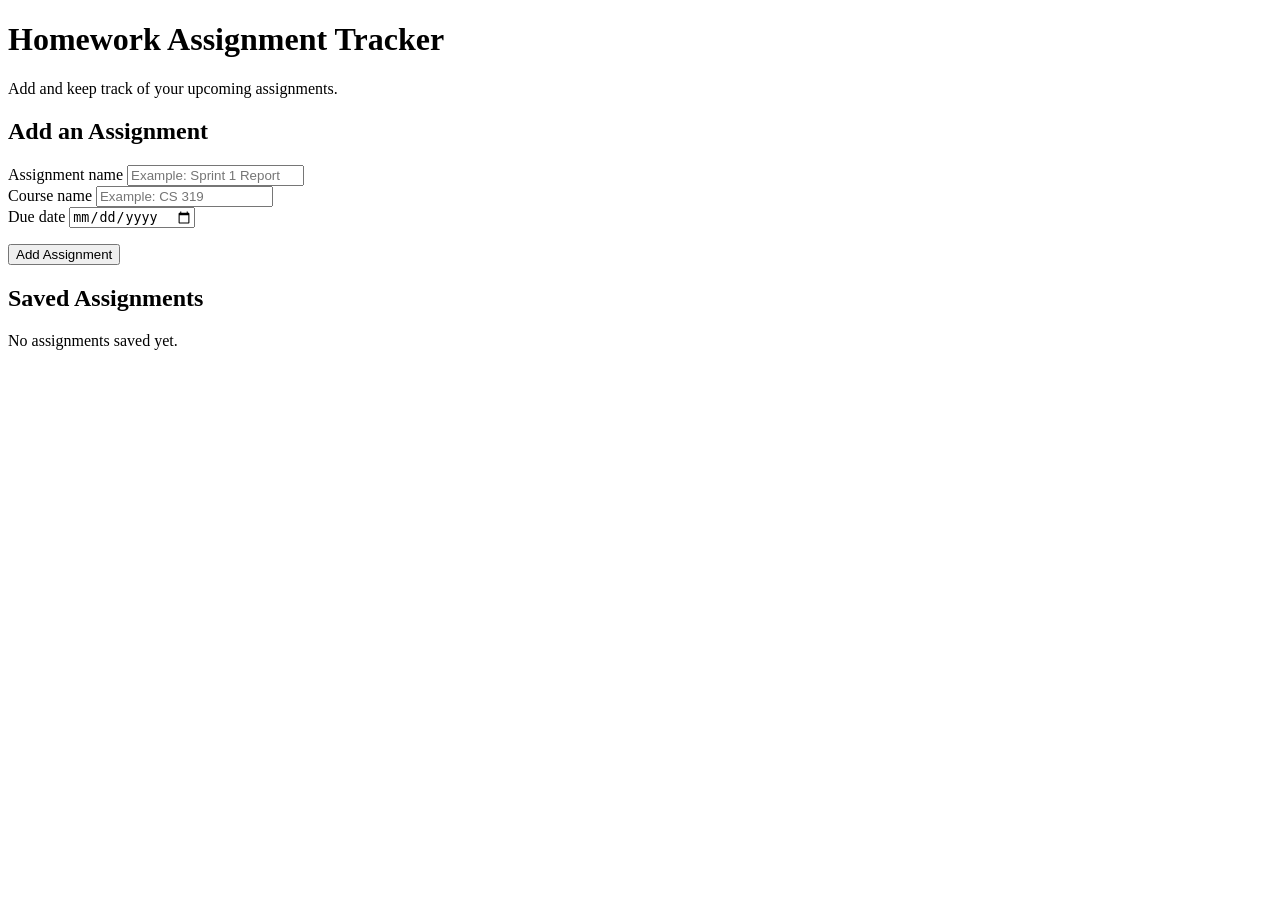
==== index.html @ e8856359 "Create assignment entry form" ====
<!DOCTYPE html>
<html lang="en">
<head>
    <meta charset="UTF-8">
    <meta name="viewport" content="width=device-width, initial-scale=1.0">
    <title>Homework Assignment Tracker</title>
    <link rel="stylesheet" href="style.css">
    <script src="script.js" defer></script>
</head>

<body>
<main class="app-container">
    <header>
        <h1>Homework Assignment Tracker</h1>
        <p>Add and keep track of your upcoming assignments.</p>
    </header>

    <section class="form-section">
        <h2>Add an Assignment</h2>

        <form id="assignment-form">
            <div class="form-group">
                <label for="assignment-name">Assignment name</label>
                <input
                        type="text"
                        id="assignment-name"
                        placeholder="Example: Sprint 1 Report"
                        required
                >
            </div>

            <div class="form-group">
                <label for="course-name">Course name</label>
                <input
                        type="text"
                        id="course-name"
                        placeholder="Example: CS 319"
                        required
                >
            </div>

            <div class="form-group">
                <label for="due-date">Due date</label>
                <input type="date" id="due-date" required>
            </div>

            <p id="error-message" role="alert"></p>

            <button type="submit">Add Assignment</button>
        </form>
    </section>

    <section class="assignment-section">
        <h2>Saved Assignments</h2>
        <p id="empty-message">No assignments saved yet.</p>
        <ul id="assignment-list"></ul>
    </section>
</main>
</body>
</html>
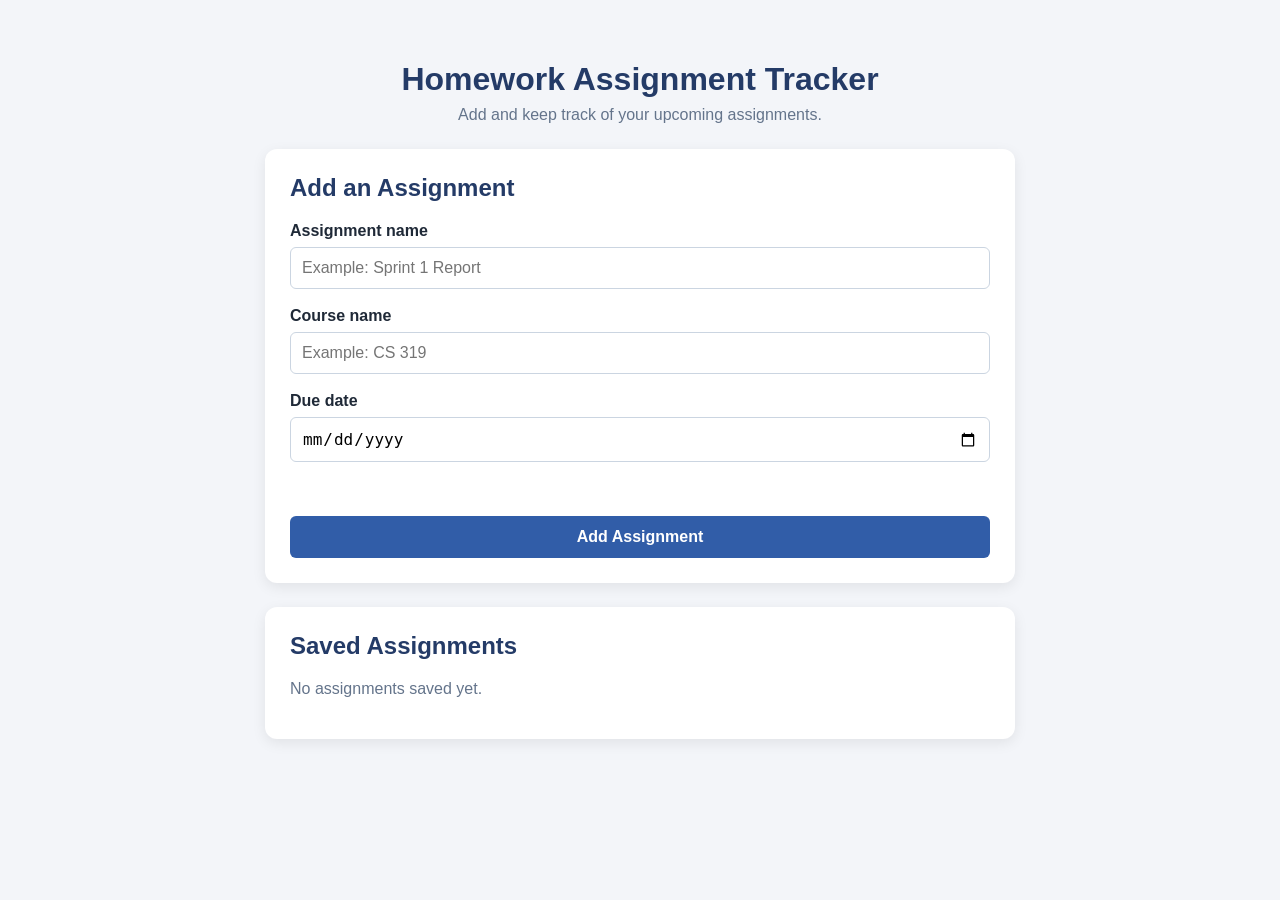
==== commit b3eae84a: "Add assignment validation and local storage" ====
--- a/index.html
+++ b/index.html
@@ -18,7 +18,7 @@
     <section class="form-section">
         <h2>Add an Assignment</h2>
 
-        <form id="assignment-form">
+        <form id="assignment-form" novalidate>
             <div class="form-group">
                 <label for="assignment-name">Assignment name</label>
                 <input
--- a/style.css
+++ b/style.css
@@ -0,0 +1,117 @@
+* {
+    box-sizing: border-box;
+}
+
+body {
+    margin: 0;
+    min-height: 100vh;
+    padding: 40px 20px;
+    font-family: Arial, sans-serif;
+    background-color: #f3f5f9;
+    color: #1f2937;
+}
+
+.app-container {
+    width: 100%;
+    max-width: 750px;
+    margin: 0 auto;
+}
+
+header {
+    margin-bottom: 25px;
+    text-align: center;
+}
+
+h1 {
+    margin-bottom: 8px;
+    color: #243b67;
+}
+
+header p {
+    margin-top: 0;
+    color: #64748b;
+}
+
+.form-section,
+.assignment-section {
+    margin-bottom: 24px;
+    padding: 25px;
+    border-radius: 12px;
+    background-color: white;
+    box-shadow: 0 4px 14px rgba(0, 0, 0, 0.08);
+}
+
+h2 {
+    margin-top: 0;
+    color: #243b67;
+}
+
+.form-group {
+    margin-bottom: 18px;
+}
+
+label {
+    display: block;
+    margin-bottom: 7px;
+    font-weight: bold;
+}
+
+input {
+    width: 100%;
+    padding: 11px;
+    border: 1px solid #cbd5e1;
+    border-radius: 6px;
+    font-size: 16px;
+}
+
+input:focus {
+    border-color: #315da8;
+    outline: 2px solid rgba(49, 93, 168, 0.15);
+}
+
+button {
+    width: 100%;
+    padding: 12px;
+    border: none;
+    border-radius: 6px;
+    background-color: #315da8;
+    color: white;
+    font-size: 16px;
+    font-weight: bold;
+    cursor: pointer;
+}
+
+button:hover {
+    background-color: #24497f;
+}
+
+#error-message {
+    min-height: 20px;
+    color: #b91c1c;
+    font-weight: bold;
+}
+
+#assignment-list {
+    padding: 0;
+    list-style: none;
+}
+
+.assignment-card {
+    margin-top: 12px;
+    padding: 16px;
+    border-left: 5px solid #315da8;
+    border-radius: 6px;
+    background-color: #f8fafc;
+}
+
+.assignment-card h3 {
+    margin: 0 0 8px;
+}
+
+.assignment-card p {
+    margin: 5px 0;
+}
+
+#empty-message {
+    color: #64748b;
+}
